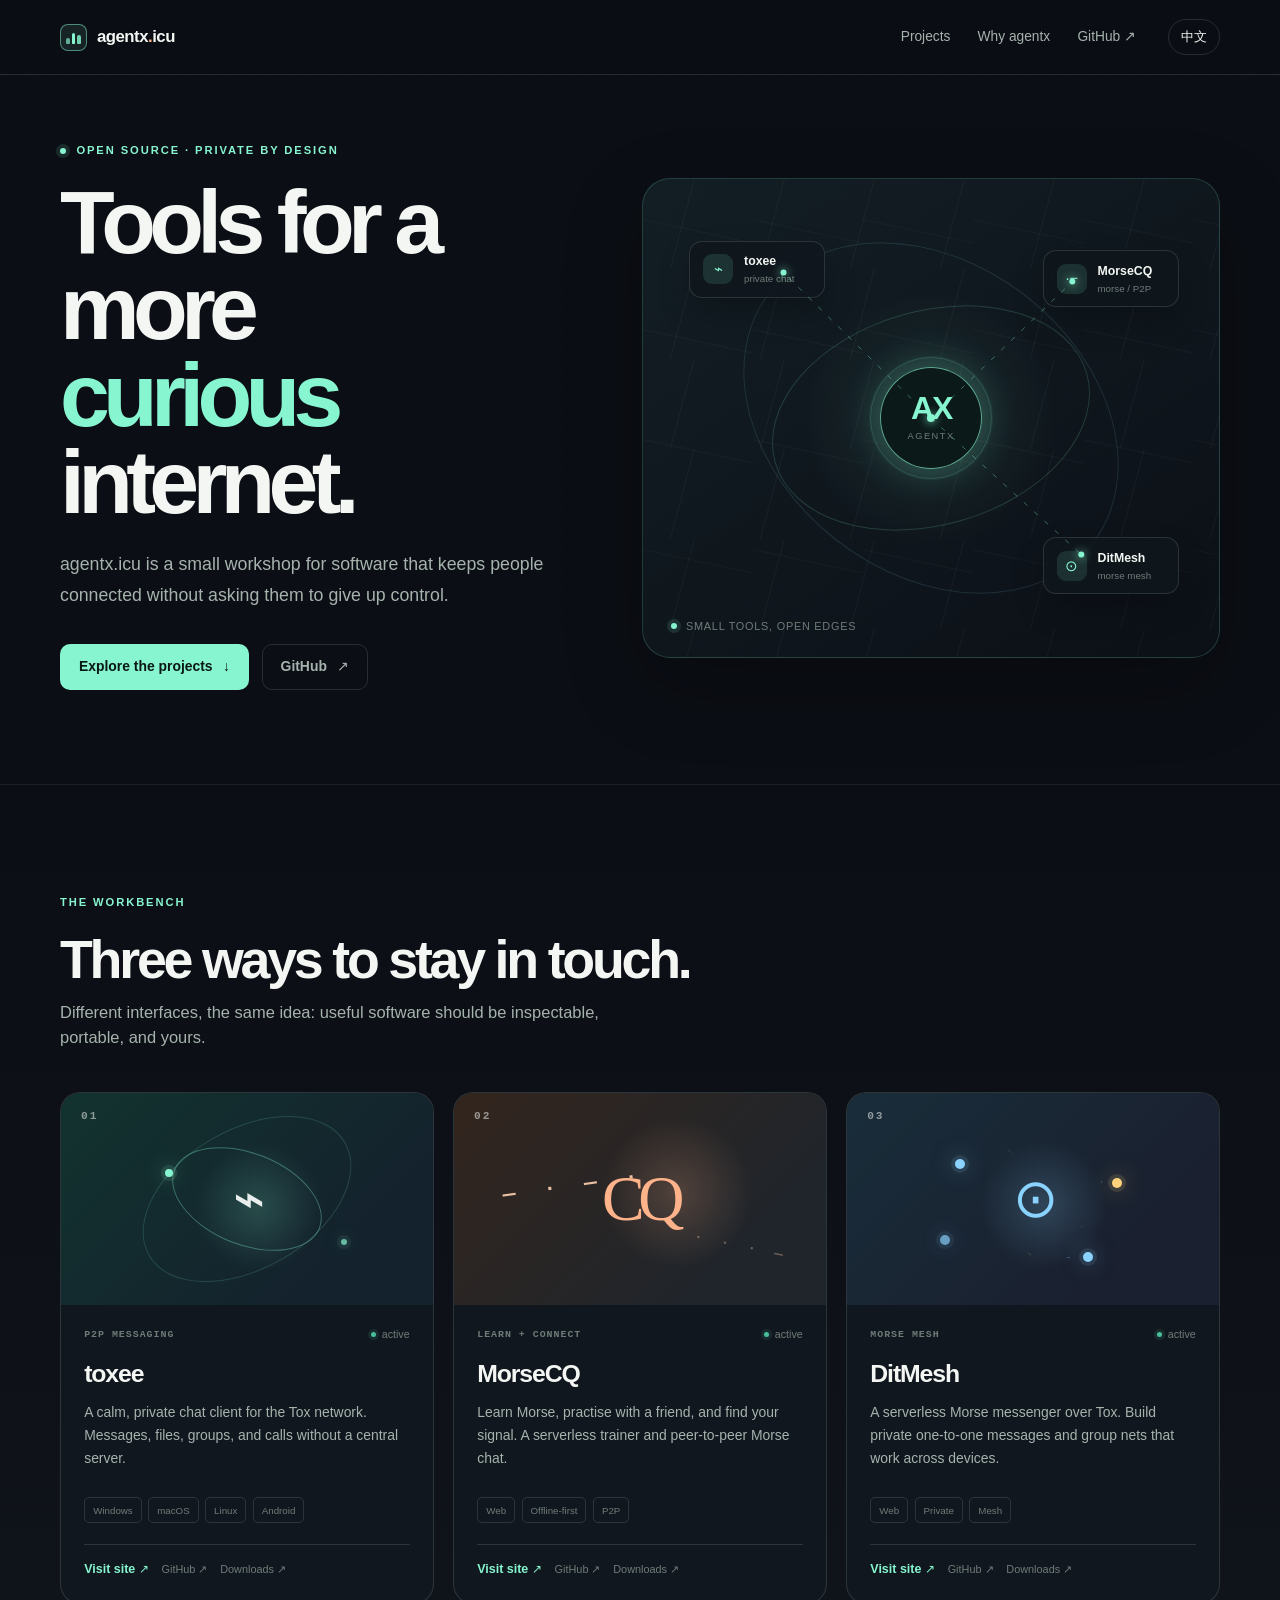
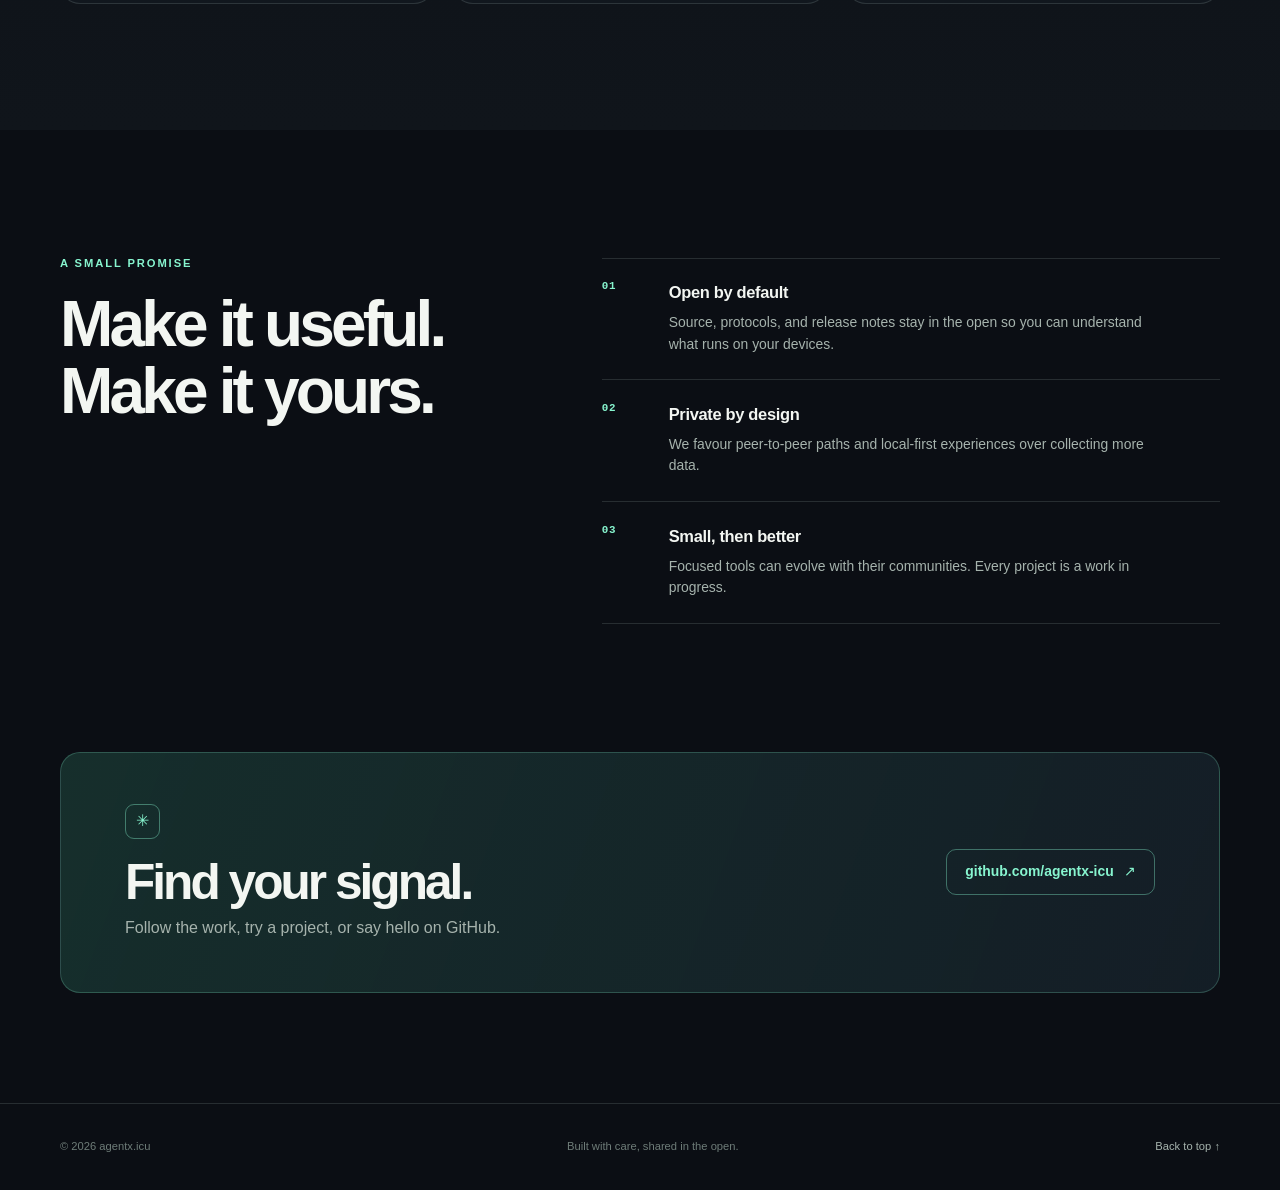
==== index.html @ 390436ea "Create bilingual agentx.icu landing site" ====
<!doctype html>
<html lang="en" data-lang="en">
<head>
  <meta charset="utf-8">
  <meta name="viewport" content="width=device-width, initial-scale=1">
  <title>agentx.icu — Open tools for private communication</title>
  <meta name="description" content="agentx.icu creates open-source, privacy-first communication tools: toxee, MorseCQ, and DitMesh.">
  <meta name="theme-color" content="#0b0e14">
  <meta name="color-scheme" content="dark light">
  <link rel="canonical" href="https://agentx.icu/">
  <link rel="alternate" hreflang="en" href="https://agentx.icu/?lang=en">
  <link rel="alternate" hreflang="zh-Hans" href="https://agentx.icu/?lang=zh">
  <link rel="alternate" hreflang="x-default" href="https://agentx.icu/">
  <meta property="og:type" content="website">
  <meta property="og:site_name" content="agentx.icu">
  <meta property="og:title" content="agentx.icu — Open tools for private communication">
  <meta property="og:description" content="Open-source, privacy-first communication tools for curious people. Explore toxee, MorseCQ, and DitMesh.">
  <meta property="og:url" content="https://agentx.icu/">
  <meta property="og:image" content="https://agentx.icu/assets/og-image.svg">
  <meta property="og:image:type" content="image/svg+xml">
  <meta name="twitter:card" content="summary_large_image">
  <meta name="twitter:title" content="agentx.icu — Open tools for private communication">
  <meta name="twitter:description" content="Open-source, privacy-first communication tools for curious people.">
  <meta name="twitter:image" content="https://agentx.icu/assets/og-image.svg">
  <link rel="icon" href="assets/favicon.svg" type="image/svg+xml">
  <link rel="stylesheet" href="assets/style.css">
  <script type="application/ld+json">
  {
    "@context":"https://schema.org",
    "@type":"Organization",
    "name":"agentx.icu",
    "url":"https://agentx.icu/",
    "sameAs":["https://github.com/agentx-icu"],
    "description":"Open-source, privacy-first communication tools.",
    "hasPart":[
      {"@type":"SoftwareApplication","name":"toxee","url":"https://toxee.agentx.icu/","codeRepository":"https://github.com/agentx-icu/toxee"},
      {"@type":"SoftwareApplication","name":"MorseCQ","url":"https://morsecq.agentx.icu/","codeRepository":"https://github.com/agentx-icu/morsecq"},
      {"@type":"SoftwareApplication","name":"DitMesh","url":"https://ditmesh.agentx.icu/","codeRepository":"https://github.com/agentx-icu/ditmesh"}
    ]
  }
  </script>
</head>
<body>
  <a class="skip-link" href="#projects"><span class="en">Skip to projects</span><span class="zh">跳转到项目</span></a>
  <header class="site-header">
    <div class="wrap nav-wrap">
      <a class="brand" href="./" aria-label="agentx.icu home">
        <span class="brand-mark" aria-hidden="true"><i></i><i></i><i></i></span>
        <span>agentx<span class="brand-dot">.</span>icu</span>
      </a>
      <nav aria-label="Primary navigation">
        <a href="#projects"><span class="en">Projects</span><span class="zh">项目</span></a>
        <a href="#why"><span class="en">Why agentx</span><span class="zh">我们相信</span></a>
        <a href="https://github.com/agentx-icu" target="_blank" rel="noreferrer">GitHub <span aria-hidden="true">↗</span></a>
      </nav>
      <button class="lang-toggle" type="button" data-lang-toggle aria-label="Switch to Simplified Chinese">中文</button>
    </div>
  </header>

  <main>
    <section class="hero wrap" aria-labelledby="hero-title">
      <div class="hero-copy">
        <p class="eyebrow"><span class="eyebrow-dot"></span><span class="en">OPEN SOURCE · PRIVATE BY DESIGN</span><span class="zh">开源 · 隐私优先</span></p>
        <h1 id="hero-title"><span class="en">Tools for a more<br><em>curious</em> internet.</span><span class="zh">为更好奇的<br><em>互联网</em>打造工具。</span></h1>
        <p class="hero-lede"><span class="en">agentx.icu is a small workshop for software that keeps people connected without asking them to give up control.</span><span class="zh">agentx.icu 是一个小型软件工作室，专注于让人与人保持连接，同时把控制权交还给用户。</span></p>
        <div class="hero-actions">
          <a class="button button-primary" href="#projects"><span class="en">Explore the projects</span><span class="zh">探索项目</span><span aria-hidden="true">↓</span></a>
          <a class="button button-quiet" href="https://github.com/agentx-icu" target="_blank" rel="noreferrer">GitHub <span aria-hidden="true">↗</span></a>
        </div>
      </div>
      <div class="hero-visual" aria-label="A constellation of three connected project nodes" role="img">
        <div class="orbit orbit-one"></div><div class="orbit orbit-two"></div>
        <div class="signal signal-a"><span class="signal-icon">⌁</span><b>toxee</b><small><span class="en">private chat</span><span class="zh">私密聊天</span></small></div>
        <div class="signal signal-b"><span class="signal-icon">·−</span><b>MorseCQ</b><small><span class="en">morse / P2P</span><span class="zh">摩尔斯 / P2P</span></small></div>
        <div class="signal signal-c"><span class="signal-icon">⊙</span><b>DitMesh</b><small><span class="en">morse mesh</span><span class="zh">摩尔斯网状通信</span></small></div>
        <div class="hero-core"><span class="core-pulse"></span><strong>AX</strong><small>agentx</small></div>
        <svg class="network-lines" viewBox="0 0 520 480" aria-hidden="true"><path d="M260 240L112 94M260 240L402 103M260 240L411 377"/><circle cx="260" cy="240" r="4"/><circle cx="112" cy="94" r="3"/><circle cx="402" cy="103" r="3"/><circle cx="411" cy="377" r="3"/></svg>
        <div class="hero-caption"><span class="pulse-dot"></span><span class="en">small tools, open edges</span><span class="zh">小工具，大连接</span></div>
      </div>
    </section>

    <section class="projects-section" id="projects" aria-labelledby="projects-title">
      <div class="wrap">
        <div class="section-heading">
          <p class="eyebrow"><span class="en">THE WORKBENCH</span><span class="zh">工作台</span></p>
          <h2 id="projects-title"><span class="en">Three ways to stay in touch.</span><span class="zh">三种保持连接的方式。</span></h2>
          <p><span class="en">Different interfaces, the same idea: useful software should be inspectable, portable, and yours.</span><span class="zh">不同的界面，同一个理念：好用的软件应该可审计、可移植，也真正属于你。</span></p>
        </div>
        <div class="project-grid">
          <article class="project-card project-toxee">
            <div class="project-art art-toxee" aria-hidden="true"><span class="art-label">01</span><span class="art-glyph">⌁</span><span class="art-orbit art-orbit-a"></span><span class="art-orbit art-orbit-b"></span></div>
            <div class="project-body">
              <div class="project-meta"><span class="project-kicker">P2P MESSAGING</span><span class="status"><i></i><span class="en">active</span><span class="zh">活跃</span></span></div>
              <h3>toxee</h3>
              <p><span class="en">A calm, private chat client for the Tox network. Messages, files, groups, and calls without a central server.</span><span class="zh">简洁、私密的 Tox 网络聊天客户端。消息、文件、群组与通话，无需中心服务器。</span></p>
              <div class="tag-row"><span>Windows</span><span>macOS</span><span>Linux</span><span>Android</span></div>
              <div class="project-links"><a class="text-link" href="https://toxee.agentx.icu/" target="_blank" rel="noreferrer"><span class="en">Visit site</span><span class="zh">访问网站</span> <span aria-hidden="true">↗</span></a><a class="icon-link" href="https://github.com/agentx-icu/toxee" target="_blank" rel="noreferrer" aria-label="toxee on GitHub">GitHub ↗</a><a class="icon-link" href="https://github.com/agentx-icu/toxee/releases/latest" target="_blank" rel="noreferrer"><span class="en">Downloads</span><span class="zh">下载</span> ↗</a></div>
            </div>
          </article>

          <article class="project-card project-morse">
            <div class="project-art art-morse" aria-hidden="true"><span class="art-label">02</span><span class="morse-line">— · — ·</span><span class="morse-line morse-line-two">· · · —</span><span class="art-glyph">CQ</span></div>
            <div class="project-body">
              <div class="project-meta"><span class="project-kicker">LEARN + CONNECT</span><span class="status"><i></i><span class="en">active</span><span class="zh">活跃</span></span></div>
              <h3>MorseCQ</h3>
              <p><span class="en">Learn Morse, practise with a friend, and find your signal. A serverless trainer and peer-to-peer Morse chat.</span><span class="zh">学习摩尔斯电码、与朋友练习、找到你的信号。无服务器训练器与点对点摩尔斯聊天。</span></p>
              <div class="tag-row"><span>Web</span><span>Offline-first</span><span>P2P</span></div>
              <div class="project-links"><a class="text-link" href="https://morsecq.agentx.icu/" target="_blank" rel="noreferrer"><span class="en">Visit site</span><span class="zh">访问网站</span> <span aria-hidden="true">↗</span></a><a class="icon-link" href="https://github.com/agentx-icu/morsecq" target="_blank" rel="noreferrer" aria-label="MorseCQ on GitHub">GitHub ↗</a><a class="icon-link" href="https://github.com/agentx-icu/morsecq/releases/latest" target="_blank" rel="noreferrer"><span class="en">Downloads</span><span class="zh">下载</span> ↗</a></div>
            </div>
          </article>

          <article class="project-card project-ditmesh">
            <div class="project-art art-ditmesh" aria-hidden="true"><span class="art-label">03</span><span class="mesh-node node-a"></span><span class="mesh-node node-b"></span><span class="mesh-node node-c"></span><span class="mesh-node node-d"></span><span class="mesh-lines"></span><span class="art-glyph">⊙</span></div>
            <div class="project-body">
              <div class="project-meta"><span class="project-kicker">MORSE MESH</span><span class="status"><i></i><span class="en">active</span><span class="zh">活跃</span></span></div>
              <h3>DitMesh</h3>
              <p><span class="en">A serverless Morse messenger over Tox. Build private one-to-one messages and group nets that work across devices.</span><span class="zh">运行在 Tox 之上的无服务器摩尔斯信使。跨设备发送私密消息，组建你的电台网络。</span></p>
              <div class="tag-row"><span>Web</span><span>Private</span><span>Mesh</span></div>
              <div class="project-links"><a class="text-link" href="https://ditmesh.agentx.icu/" target="_blank" rel="noreferrer"><span class="en">Visit site</span><span class="zh">访问网站</span> <span aria-hidden="true">↗</span></a><a class="icon-link" href="https://github.com/agentx-icu/ditmesh" target="_blank" rel="noreferrer" aria-label="DitMesh on GitHub">GitHub ↗</a><a class="icon-link" href="https://github.com/agentx-icu/ditmesh/releases/latest" target="_blank" rel="noreferrer"><span class="en">Downloads</span><span class="zh">下载</span> ↗</a></div>
            </div>
          </article>
        </div>
      </div>
    </section>

    <section class="why-section" id="why" aria-labelledby="why-title">
      <div class="wrap why-grid">
        <div>
          <p class="eyebrow"><span class="en">A SMALL PROMISE</span><span class="zh">一个小小的承诺</span></p>
          <h2 id="why-title"><span class="en">Make it useful.<br>Make it yours.</span><span class="zh">做有用的事。<br>把它交给你。</span></h2>
        </div>
        <div class="principles">
          <div class="principle"><span class="principle-no">01</span><div><h3><span class="en">Open by default</span><span class="zh">默认开放</span></h3><p><span class="en">Source, protocols, and release notes stay in the open so you can understand what runs on your devices.</span><span class="zh">源代码、协议和发布说明都公开，让你了解设备上运行的一切。</span></p></div></div>
          <div class="principle"><span class="principle-no">02</span><div><h3><span class="en">Private by design</span><span class="zh">隐私优先</span></h3><p><span class="en">We favour peer-to-peer paths and local-first experiences over collecting more data.</span><span class="zh">优先选择点对点和本地优先的体验，而不是收集更多数据。</span></p></div></div>
          <div class="principle"><span class="principle-no">03</span><div><h3><span class="en">Small, then better</span><span class="zh">先小，再变好</span></h3><p><span class="en">Focused tools can evolve with their communities. Every project is a work in progress.</span><span class="zh">专注的工具可以和社区一起成长。每个项目都在持续改进。</span></p></div></div>
        </div>
      </div>
    </section>

    <section class="closing wrap" aria-labelledby="closing-title">
      <div class="closing-inner">
        <div><span class="closing-mark" aria-hidden="true">✳</span><h2 id="closing-title"><span class="en">Find your signal.</span><span class="zh">找到你的信号。</span></h2><p><span class="en">Follow the work, try a project, or say hello on GitHub.</span><span class="zh">关注项目、亲自试试，或在 GitHub 上打个招呼。</span></p></div>
        <a class="button button-light" href="https://github.com/agentx-icu" target="_blank" rel="noreferrer">github.com/agentx-icu <span aria-hidden="true">↗</span></a>
      </div>
    </section>
  </main>

  <footer class="site-footer">
    <div class="wrap footer-inner"><span>© <span id="year"></span> agentx.icu</span><span><span class="en">Built with care, shared in the open.</span><span class="zh">用心构建，开放分享。</span></span><a href="#hero-title"><span class="en">Back to top</span><span class="zh">回到顶部</span> ↑</a></div>
  </footer>
  <script src="assets/main.js"></script>
</body>
</html>
---- assets/style.css ----
:root {
  --bg: #0b0e14;
  --bg-soft: #10151b;
  --panel: #121920;
  --panel-hi: #172129;
  --text: #f3f6f2;
  --muted: #a6b3ad;
  --subtle: #6e7c78;
  --line: rgba(211, 232, 222, .14);
  --mint: #87f5cf;
  --mint-deep: #49be9b;
  --peach: #ffb38a;
  --sky: #8bd3ff;
  --sun: #ffd27b;
  --shadow: 0 28px 80px rgba(0, 0, 0, .22);
  --radius: 20px;
  --font: Inter, ui-sans-serif, -apple-system, BlinkMacSystemFont, "Segoe UI", "PingFang SC", "Microsoft YaHei", sans-serif;
  font-family: var(--font);
  color: var(--text);
  background: var(--bg);
  line-height: 1.55;
  font-synthesis: none;
}
* { box-sizing: border-box; }
html { scroll-behavior: smooth; background: var(--bg); }
body { margin: 0; min-width: 320px; background: var(--bg); color: var(--text); }
body::before { content: ""; position: fixed; inset: 0; pointer-events: none; opacity: .22; background-image: radial-gradient(rgba(255,255,255,.12) .6px, transparent .6px); background-size: 5px 5px; mix-blend-mode: soft-light; z-index: 20; }
a { color: inherit; text-decoration: none; }
a:hover { color: var(--mint); }
button { font: inherit; }
.wrap { width: min(1160px, calc(100% - 48px)); margin-inline: auto; }
.skip-link { position: absolute; left: 1rem; top: -3rem; z-index: 100; padding: .65rem 1rem; border-radius: 9px; background: var(--mint); color: #07100d; font-weight: 700; transition: top .2s; }
.skip-link:focus { top: 1rem; }
.site-header { position: sticky; top: 0; z-index: 15; border-bottom: 1px solid var(--line); background: rgba(11,14,20,.75); backdrop-filter: blur(18px); }
.nav-wrap { min-height: 74px; display: flex; align-items: center; gap: 2rem; }
.brand { display: inline-flex; align-items: center; gap: .62rem; color: var(--text); font-size: 1.05rem; font-weight: 750; letter-spacing: -.03em; white-space: nowrap; }
.brand-dot { color: var(--peach); }
.brand-mark { display: inline-flex; width: 27px; height: 27px; padding: 6px 5px; align-items: end; gap: 2px; border: 1px solid rgba(135,245,207,.5); border-radius: 8px; background: rgba(135,245,207,.1); }
.brand-mark i { display: block; flex: 1; border-radius: 2px 2px 1px 1px; background: var(--mint); }
.brand-mark i:nth-child(1) { height: 42%; opacity: .66; }
.brand-mark i:nth-child(2) { height: 84%; }
.brand-mark i:nth-child(3) { height: 62%; opacity: .82; }
nav { display: flex; align-items: center; gap: 1.7rem; margin-left: auto; color: var(--muted); font-size: .86rem; }
nav a { transition: color .2s; }
nav a:hover { color: var(--text); }
.lang-toggle { border: 1px solid var(--line); border-radius: 999px; padding: .42rem .75rem; color: var(--text); background: transparent; cursor: pointer; font-size: .8rem; transition: border-color .2s, background .2s; }
.lang-toggle:hover, .lang-toggle:focus-visible { border-color: var(--mint); background: rgba(135,245,207,.08); outline: none; }
.en, .zh { display: none; }
[data-lang="en"] .en, [data-lang="zh"] .zh { display: inline; }
.hero { min-height: 630px; display: grid; grid-template-columns: minmax(0, .93fr) minmax(430px, 1.07fr); align-items: center; gap: 5rem; padding-top: 70px; padding-bottom: 94px; }
.hero-copy { position: relative; z-index: 1; }
.eyebrow { display: flex; align-items: center; gap: .65rem; margin: 0 0 1.4rem; color: var(--mint); font: 600 .7rem/1 var(--font); letter-spacing: .17em; }
.eyebrow-dot, .pulse-dot { display: inline-block; width: 6px; height: 6px; border-radius: 50%; background: var(--mint); box-shadow: 0 0 0 4px rgba(135,245,207,.12); }
h1, h2, h3, p { margin-top: 0; }
h1 { max-width: 650px; margin-bottom: 1.45rem; color: var(--text); font-size: clamp(3.45rem, 7vw, 6.2rem); font-weight: 680; letter-spacing: -.075em; line-height: .97; }
h1 em { color: var(--mint); font-style: normal; }
.hero-lede { max-width: 510px; color: var(--muted); font-size: 1.11rem; line-height: 1.7; }
.hero-actions { display: flex; align-items: center; flex-wrap: wrap; gap: .8rem; margin-top: 2.15rem; }
.button { display: inline-flex; align-items: center; justify-content: center; gap: .65rem; min-height: 45px; padding: .7rem 1.12rem; border: 1px solid transparent; border-radius: 10px; font-size: .87rem; font-weight: 650; transition: transform .2s, background .2s, border-color .2s, color .2s; }
.button:hover { transform: translateY(-2px); }
.button-primary { background: var(--mint); color: #0a1814; }
.button-primary:hover { background: #b3ffe4; color: #0a1814; }
.button-quiet { border-color: var(--line); color: var(--muted); }
.button-quiet:hover { border-color: rgba(135,245,207,.5); color: var(--text); }
.hero-visual { position: relative; height: 480px; border: 1px solid rgba(135,245,207,.18); border-radius: 28px; overflow: hidden; background: radial-gradient(circle at 50% 50%, rgba(135,245,207,.10), transparent 34%), linear-gradient(145deg, rgba(19,31,37,.98), rgba(12,16,23,.98)); box-shadow: var(--shadow); }
.hero-visual::before { content: ""; position: absolute; inset: 0; opacity: .75; background: linear-gradient(105deg, transparent 44%, rgba(255,255,255,.05) 45%, transparent 46%), linear-gradient(12deg, transparent 51%, rgba(255,255,255,.04) 52%, transparent 53%); background-size: 90px 90px, 110px 110px; }
.orbit { position: absolute; left: 50%; top: 50%; border: 1px solid rgba(135,245,207,.17); border-radius: 50%; transform: translate(-50%, -50%) rotate(-16deg); }
.orbit-one { width: 325px; height: 215px; }
.orbit-two { width: 410px; height: 310px; transform: translate(-50%, -50%) rotate(38deg); border-color: rgba(139,211,255,.13); }
.network-lines { position: absolute; inset: 0; width: 100%; height: 100%; overflow: visible; }
.network-lines path { fill: none; stroke: rgba(135,245,207,.38); stroke-width: 1; stroke-dasharray: 5 9; }
.network-lines circle { fill: var(--mint); filter: drop-shadow(0 0 5px var(--mint)); }
.hero-core { position: absolute; left: 50%; top: 50%; display: grid; width: 102px; height: 102px; place-content: center; border: 1px solid rgba(135,245,207,.65); border-radius: 50%; background: rgba(11,25,24,.9); transform: translate(-50%, -50%); box-shadow: 0 0 0 11px rgba(135,245,207,.055), 0 0 42px rgba(135,245,207,.24); text-align: center; }
.hero-core strong { color: var(--mint); font-size: 2rem; letter-spacing: -.07em; line-height: 1; }
.hero-core small { margin-top: .3rem; color: var(--subtle); font-size: .58rem; letter-spacing: .16em; text-transform: uppercase; }
.core-pulse { position: absolute; inset: -11px; border: 1px solid rgba(135,245,207,.14); border-radius: inherit; animation: breathe 3s ease-in-out infinite; }
.signal { position: absolute; display: grid; grid-template-columns: 33px 1fr; column-gap: .48rem; align-items: center; min-width: 136px; padding: .65rem .82rem; border: 1px solid var(--line); border-radius: 13px; background: rgba(15,23,29,.82); box-shadow: 0 15px 32px rgba(0,0,0,.2); }
.signal-icon { grid-row: span 2; display: grid; width: 30px; height: 30px; place-items: center; border-radius: 9px; background: rgba(135,245,207,.12); color: var(--mint); font-size: .92rem; }
.signal b { font-size: .77rem; font-weight: 700; }
.signal small { color: var(--subtle); font-size: .61rem; }
.signal-a { left: 8%; top: 13%; }
.signal-b { right: 7%; top: 15%; }
.signal-c { right: 7%; bottom: 13%; }
.hero-caption { position: absolute; bottom: 22px; left: 28px; display: flex; align-items: center; gap: .55rem; color: var(--subtle); font-size: .68rem; letter-spacing: .07em; text-transform: uppercase; }
.projects-section { padding: 112px 0 126px; background: linear-gradient(180deg, var(--bg), var(--bg-soft)); border-top: 1px solid rgba(211,232,222,.05); }
.section-heading { max-width: 640px; margin-bottom: 2.55rem; }
.section-heading h2, .why-section h2, .closing h2 { margin-bottom: .8rem; font-size: clamp(2.15rem, 4.2vw, 3.5rem); line-height: 1.05; letter-spacing: -.06em; }
.section-heading > p:last-child { max-width: 550px; color: var(--muted); font-size: 1.03rem; }
.project-grid { display: grid; grid-template-columns: repeat(3, 1fr); gap: 1.2rem; }
.project-card { min-width: 0; overflow: hidden; border: 1px solid var(--line); border-radius: var(--radius); background: rgba(18,25,32,.86); transition: transform .25s, border-color .25s, box-shadow .25s; }
.project-card:hover { transform: translateY(-7px); border-color: rgba(135,245,207,.42); box-shadow: 0 25px 58px rgba(0,0,0,.22); }
.project-art { position: relative; height: 212px; overflow: hidden; }
.art-label { position: absolute; top: 18px; left: 20px; color: rgba(243,246,242,.55); font: 600 .7rem/1 ui-monospace, SFMono-Regular, Menlo, monospace; letter-spacing: .18em; }
.art-glyph { position: absolute; left: 50%; top: 50%; color: rgba(255,255,255,.9); font-size: 3.4rem; font-weight: 300; letter-spacing: -.1em; transform: translate(-50%, -50%); }
.art-toxee { background: radial-gradient(circle at 53% 54%, rgba(135,245,207,.18), transparent 28%), linear-gradient(135deg, #12332f, #14222d 75%); }
.art-toxee::before, .art-toxee::after { content: ""; position: absolute; left: 50%; top: 50%; border: 1px solid rgba(135,245,207,.35); border-radius: 50%; transform: translate(-50%, -50%) rotate(22deg); }
.art-toxee::before { width: 155px; height: 90px; }
.art-toxee::after { width: 225px; height: 138px; border-color: rgba(135,245,207,.16); transform: translate(-50%, -50%) rotate(-30deg); }
.art-orbit { position: absolute; border-radius: 50%; background: var(--mint); box-shadow: 0 0 0 4px rgba(135,245,207,.11), 0 0 20px rgba(135,245,207,.7); }
.art-orbit-a { width: 8px; height: 8px; left: 28%; top: 36%; }
.art-orbit-b { width: 6px; height: 6px; right: 23%; bottom: 28%; opacity: .72; }
.art-morse { background: radial-gradient(circle at 60% 47%, rgba(255,179,138,.2), transparent 30%), linear-gradient(135deg, #33251d, #20252b 76%); }
.morse-line { position: absolute; left: 13%; top: 38%; color: rgba(255,210,177,.9); font: 600 1.35rem ui-monospace, SFMono-Regular, Menlo, monospace; letter-spacing: .35em; transform: rotate(-8deg); }
.morse-line-two { left: auto; top: auto; right: 10%; bottom: 24%; color: rgba(255,210,177,.35); font-size: .9rem; transform: rotate(12deg); }
.art-morse .art-glyph { color: var(--peach); font-family: Georgia, serif; font-size: 4rem; font-weight: 400; }
.art-ditmesh { background: radial-gradient(circle at 53% 53%, rgba(139,211,255,.19), transparent 28%), linear-gradient(135deg, #192d3a, #1a202f 75%); }
.mesh-lines::before, .mesh-lines::after { content: ""; position: absolute; left: 29%; top: 32%; width: 39%; height: 45%; border: 1px solid rgba(139,211,255,.38); clip-path: polygon(0 0, 100% 21%, 78% 100%, 23% 82%); }
.mesh-lines::after { transform: rotate(38deg) scale(.72); border-color: rgba(255,210,123,.35); }
.mesh-node { position: absolute; z-index: 1; width: 10px; height: 10px; border-radius: 50%; background: var(--sky); box-shadow: 0 0 0 4px rgba(139,211,255,.11), 0 0 22px rgba(139,211,255,.6); }
.node-a { left: 29%; top: 31%; }.node-b { right: 26%; top: 40%; background: var(--sun); box-shadow: 0 0 0 4px rgba(255,210,123,.12), 0 0 22px rgba(255,210,123,.55); }.node-c { right: 34%; bottom: 20%; }.node-d { left: 25%; bottom: 28%; opacity: .7; }
.art-ditmesh .art-glyph { color: var(--sky); }
.project-body { padding: 1.35rem 1.45rem 1.45rem; }
.project-meta { display: flex; align-items: center; justify-content: space-between; gap: .5rem; margin-bottom: .75rem; }
.project-kicker { color: var(--subtle); font: 600 .62rem/1 ui-monospace, SFMono-Regular, Menlo, monospace; letter-spacing: .1em; }
.status { display: inline-flex; align-items: center; gap: .34rem; color: var(--subtle); font-size: .67rem; }
.status i { width: 5px; height: 5px; border-radius: 50%; background: var(--mint-deep); box-shadow: 0 0 0 3px rgba(73,190,155,.12); }
.project-body h3 { margin-bottom: .5rem; font-size: 1.55rem; letter-spacing: -.045em; }
.project-body p { min-height: 80px; margin-bottom: 1rem; color: var(--muted); font-size: .87rem; line-height: 1.65; }
.tag-row { display: flex; flex-wrap: wrap; gap: .4rem; margin-bottom: 1.3rem; }
.tag-row span { padding: .27rem .5rem; border: 1px solid var(--line); border-radius: 5px; color: var(--subtle); font-size: .61rem; }
.project-links { display: flex; align-items: center; flex-wrap: wrap; gap: .8rem; border-top: 1px solid var(--line); padding-top: .95rem; }
.text-link { color: var(--mint); font-size: .78rem; font-weight: 680; }
.icon-link { color: var(--subtle); font-size: .68rem; transition: color .2s; }
.icon-link:hover { color: var(--text); }
.why-section { padding: 128px 0; background: var(--bg); }
.why-grid { display: grid; grid-template-columns: minmax(240px, .82fr) minmax(400px, 1.18fr); gap: 7rem; }
.why-section h2 { font-size: clamp(2.55rem, 5vw, 4rem); }
.principle { display: grid; grid-template-columns: 47px 1fr; gap: 1.25rem; padding: 1.35rem 0 1.5rem; border-top: 1px solid var(--line); }
.principle:last-child { border-bottom: 1px solid var(--line); }
.principle-no { color: var(--mint); font: 600 .68rem ui-monospace, SFMono-Regular, Menlo, monospace; letter-spacing: .08em; }
.principle h3 { margin-bottom: .4rem; font-size: 1.03rem; letter-spacing: -.02em; }
.principle p { max-width: 480px; margin: 0; color: var(--muted); font-size: .87rem; }
.closing { padding-bottom: 110px; }
.closing-inner { display: flex; align-items: center; justify-content: space-between; gap: 2rem; padding: 3.2rem clamp(1.5rem, 5vw, 4.25rem); border: 1px solid rgba(135,245,207,.22); border-radius: var(--radius); background: linear-gradient(110deg, rgba(29,67,59,.62), rgba(21,31,40,.92)); }
.closing-mark { display: inline-grid; width: 35px; height: 35px; place-items: center; margin-bottom: 1.05rem; border: 1px solid rgba(135,245,207,.4); border-radius: 9px; color: var(--mint); }
.closing h2 { margin-bottom: .5rem; font-size: clamp(2rem, 4vw, 3.1rem); }
.closing p { margin-bottom: 0; color: var(--muted); }
.button-light { border-color: rgba(135,245,207,.38); color: var(--mint); white-space: nowrap; }
.button-light:hover { border-color: var(--mint); background: rgba(135,245,207,.08); color: var(--mint); }
.site-footer { border-top: 1px solid var(--line); color: var(--subtle); font-size: .7rem; }
.footer-inner { min-height: 86px; display: flex; align-items: center; justify-content: space-between; gap: 1rem; }
.footer-inner a { color: var(--muted); }
@keyframes breathe { 0%, 100% { transform: scale(.97); opacity: .7; } 50% { transform: scale(1.03); opacity: 1; } }
@media (max-width: 960px) {
  .hero { grid-template-columns: 1fr; gap: 2.5rem; padding-top: 70px; }
  .hero-copy { max-width: 720px; }
  .hero-visual { height: 430px; width: min(100%, 660px); }
  .project-grid { grid-template-columns: 1fr; }
  .project-card { display: grid; grid-template-columns: minmax(220px, .7fr) 1fr; }
  .project-art { height: 100%; min-height: 250px; }
  .project-body p { min-height: 0; }
  .why-grid { gap: 4rem; }
}
@media (max-width: 680px) {
  .wrap { width: min(100% - 32px, 560px); }
  .site-header { position: static; }
  .nav-wrap { min-height: 66px; gap: .8rem; }
  nav { display: none; }
  .lang-toggle { margin-left: auto; }
  .hero { min-height: 0; padding: 66px 0 80px; }
  h1 { font-size: clamp(3.1rem, 15vw, 5rem); }
  .hero-lede { font-size: 1rem; }
  .hero-visual { height: 385px; border-radius: 20px; }
  .orbit-one { width: 270px; height: 180px; }.orbit-two { width: 340px; height: 250px; }
  .signal { min-width: 120px; padding: .54rem .58rem; }.signal-a { left: 4%; top: 9%; }.signal-b { right: 3%; top: 10%; }.signal-c { right: 3%; bottom: 10%; }
  .signal-icon { width: 26px; height: 26px; font-size: .75rem; }.signal b { font-size: .68rem; }.signal small { font-size: .55rem; }
  .hero-caption { left: 20px; bottom: 18px; font-size: .59rem; }
  .projects-section, .why-section { padding: 84px 0; }
  .project-card { display: block; }
  .project-art { height: 180px; min-height: 0; }
  .why-grid { grid-template-columns: 1fr; gap: 2.6rem; }
  .closing { padding-bottom: 80px; }
  .closing-inner { display: block; padding: 2rem 1.35rem; }.closing .button { margin-top: 1.6rem; }
  .footer-inner { min-height: 100px; align-items: flex-start; flex-direction: column; justify-content: center; gap: .35rem; }
}
@media (prefers-reduced-motion: reduce) {
  *, *::before, *::after { scroll-behavior: auto !important; animation-duration: .01ms !important; animation-iteration-count: 1 !important; transition-duration: .01ms !important; }
}
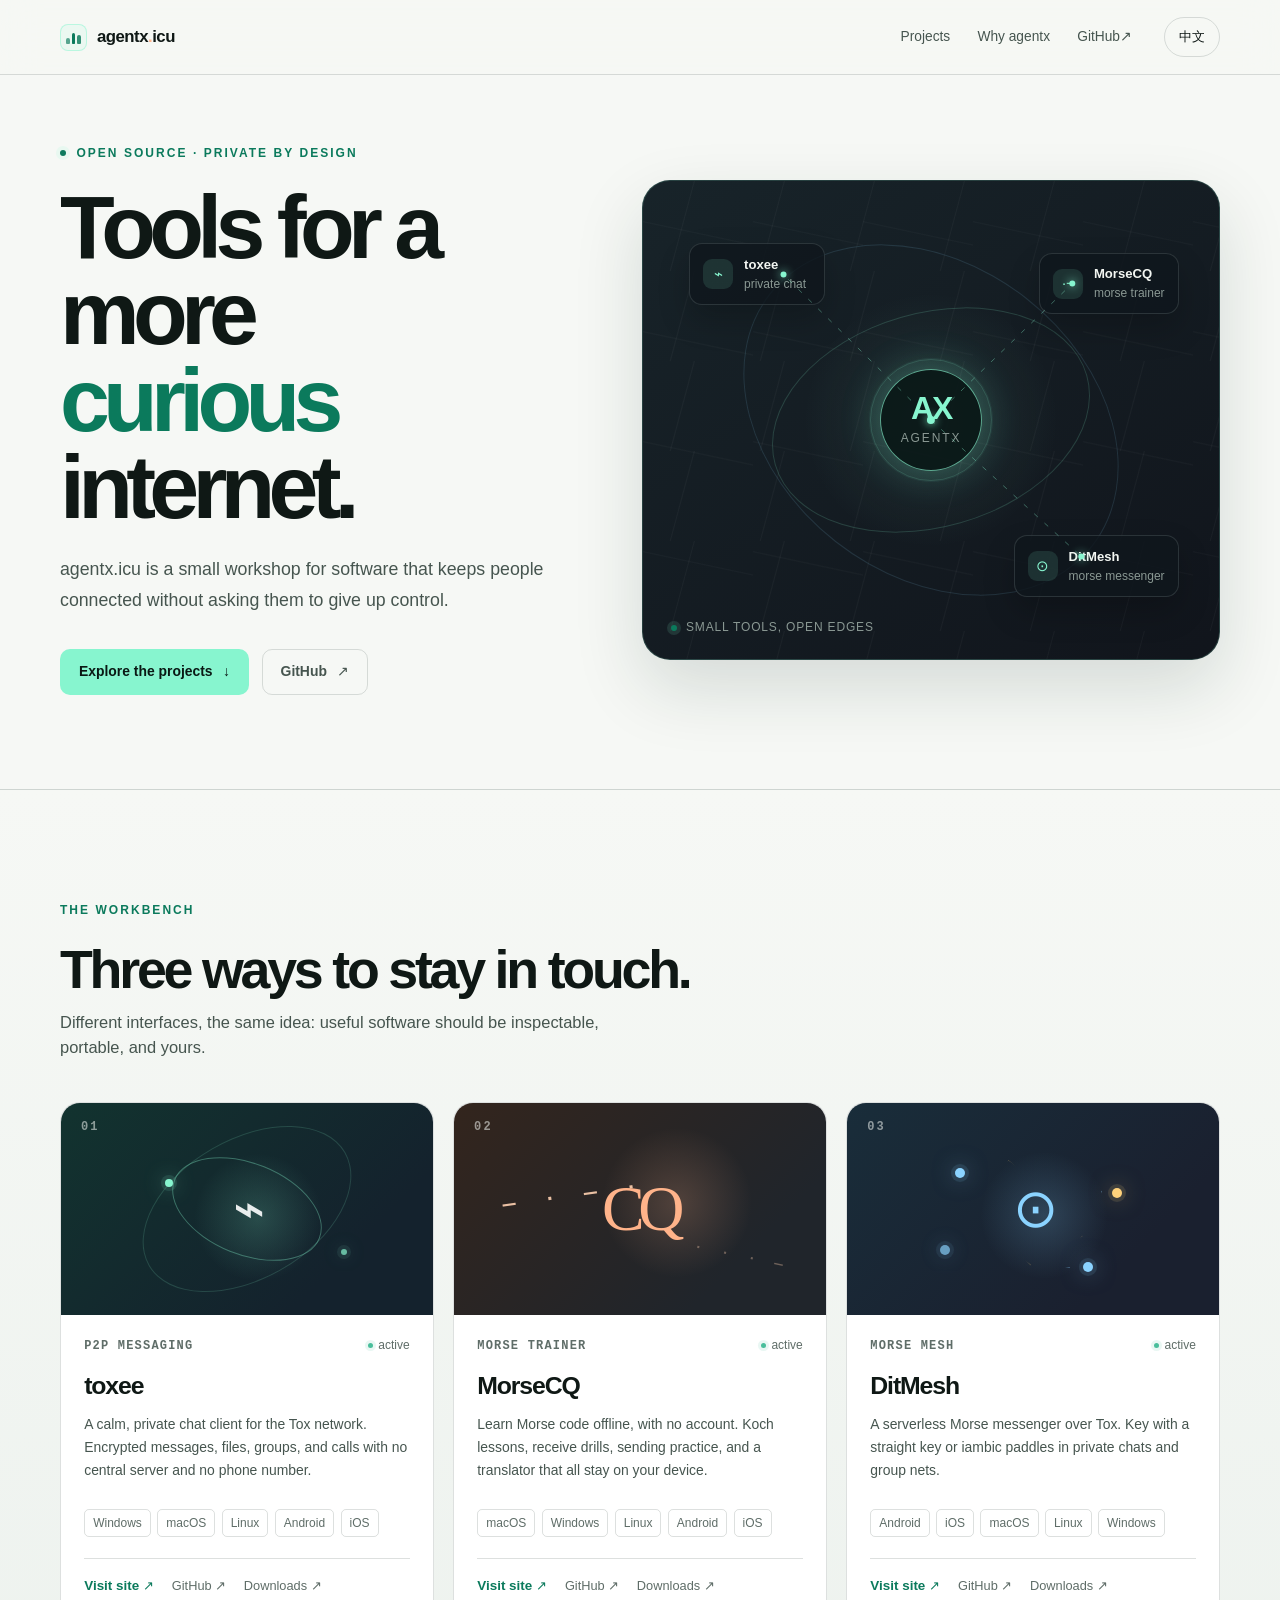
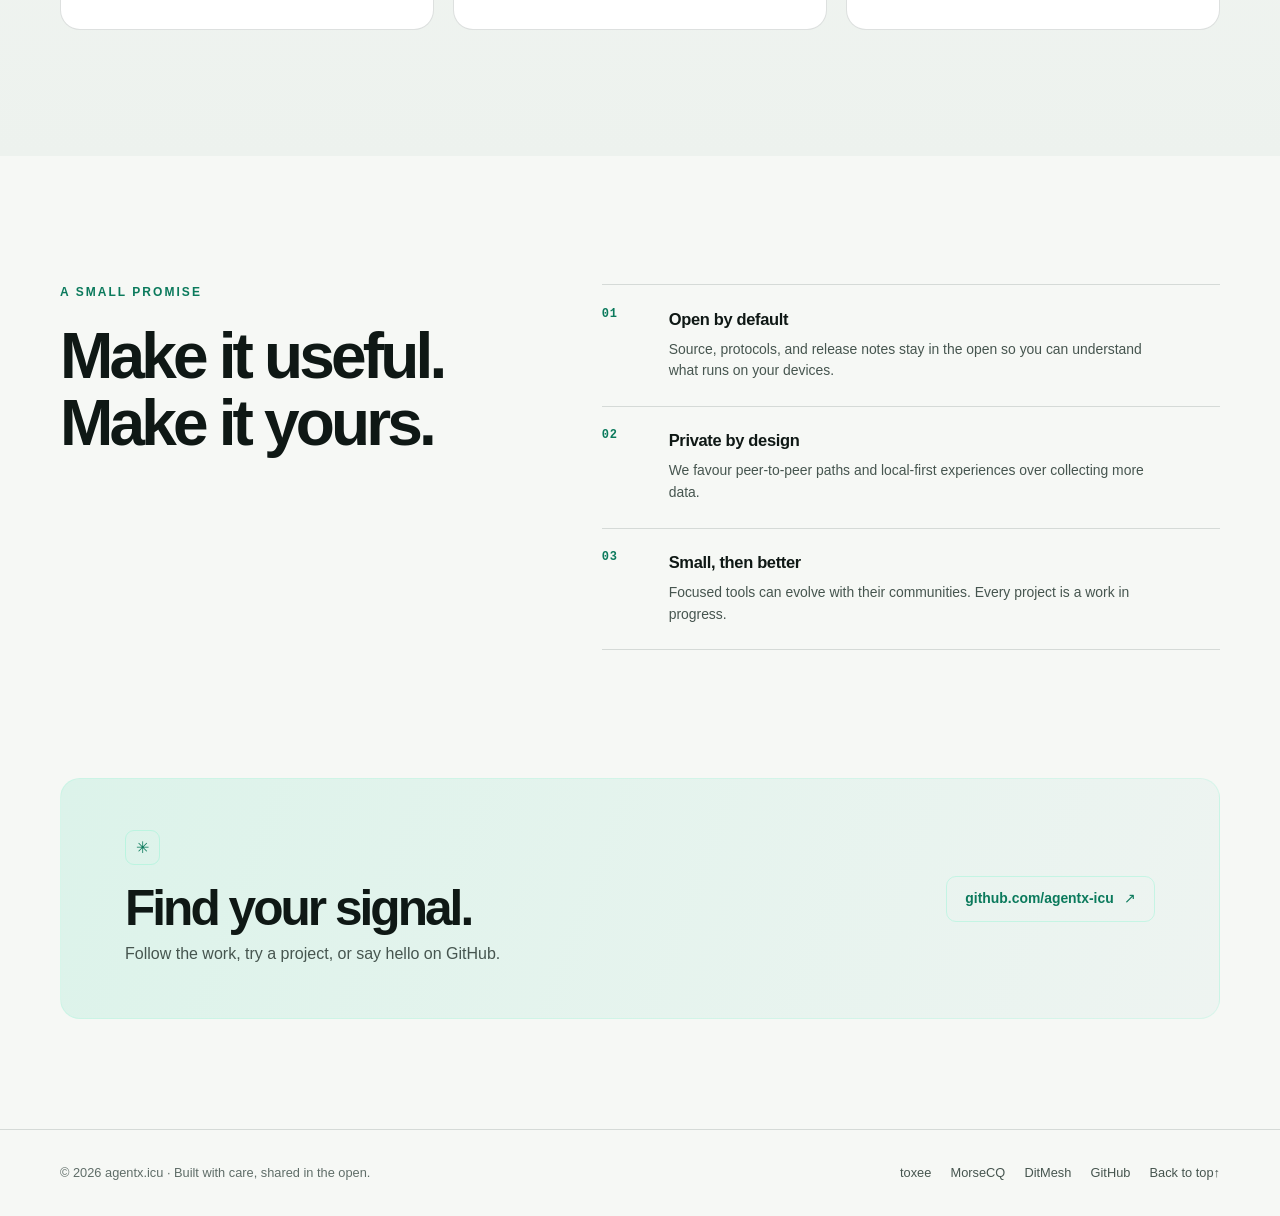
==== commit 97a1270a: "Correct project facts, adapt for phones and light mode, add share image and checks Project cards: - " ====
--- a/index.html
+++ b/index.html
@@ -5,7 +5,8 @@
   <meta name="viewport" content="width=device-width, initial-scale=1">
   <title>agentx.icu — Open tools for private communication</title>
   <meta name="description" content="agentx.icu creates open-source, privacy-first communication tools: toxee, MorseCQ, and DitMesh.">
-  <meta name="theme-color" content="#0b0e14">
+  <meta name="theme-color" content="#0b0e14" media="(prefers-color-scheme: dark)">
+  <meta name="theme-color" content="#f6f8f5" media="(prefers-color-scheme: light)">
   <meta name="color-scheme" content="dark light">
   <link rel="canonical" href="https://agentx.icu/">
   <link rel="alternate" hreflang="en" href="https://agentx.icu/?lang=en">
@@ -16,31 +17,37 @@
   <meta property="og:title" content="agentx.icu — Open tools for private communication">
   <meta property="og:description" content="Open-source, privacy-first communication tools for curious people. Explore toxee, MorseCQ, and DitMesh.">
   <meta property="og:url" content="https://agentx.icu/">
-  <meta property="og:image" content="https://agentx.icu/assets/og-image.svg">
-  <meta property="og:image:type" content="image/svg+xml">
+  <meta property="og:image" content="https://agentx.icu/assets/og.jpg">
+  <meta property="og:image:type" content="image/jpeg">
+  <meta property="og:image:width" content="1200">
+  <meta property="og:image:height" content="630">
+  <meta property="og:image:alt" content="agentx.icu — Tools for a more curious internet">
   <meta name="twitter:card" content="summary_large_image">
   <meta name="twitter:title" content="agentx.icu — Open tools for private communication">
   <meta name="twitter:description" content="Open-source, privacy-first communication tools for curious people.">
-  <meta name="twitter:image" content="https://agentx.icu/assets/og-image.svg">
+  <meta name="twitter:image" content="https://agentx.icu/assets/og.jpg">
   <link rel="icon" href="assets/favicon.svg" type="image/svg+xml">
+  <link rel="icon" href="assets/favicon-64.png" type="image/png" sizes="64x64">
+  <link rel="apple-touch-icon" href="assets/apple-touch-icon.png">
   <link rel="stylesheet" href="assets/style.css">
   <script type="application/ld+json">
   {
-    "@context":"https://schema.org",
-    "@type":"Organization",
-    "name":"agentx.icu",
-    "url":"https://agentx.icu/",
-    "sameAs":["https://github.com/agentx-icu"],
-    "description":"Open-source, privacy-first communication tools.",
-    "hasPart":[
-      {"@type":"SoftwareApplication","name":"toxee","url":"https://toxee.agentx.icu/","codeRepository":"https://github.com/agentx-icu/toxee"},
-      {"@type":"SoftwareApplication","name":"MorseCQ","url":"https://morsecq.agentx.icu/","codeRepository":"https://github.com/agentx-icu/morsecq"},
-      {"@type":"SoftwareApplication","name":"DitMesh","url":"https://ditmesh.agentx.icu/","codeRepository":"https://github.com/agentx-icu/ditmesh"}
+    "@context": "https://schema.org",
+    "@type": "Organization",
+    "name": "agentx.icu",
+    "url": "https://agentx.icu/",
+    "logo": "https://agentx.icu/assets/icon-512.png",
+    "sameAs": ["https://github.com/agentx-icu"],
+    "description": "Open-source, privacy-first communication tools.",
+    "hasPart": [
+      {"@type": "SoftwareApplication", "name": "toxee", "url": "https://toxee.agentx.icu/", "codeRepository": "https://github.com/agentx-icu/toxee", "applicationCategory": "CommunicationApplication", "operatingSystem": "Windows, macOS, Linux, Android, iOS", "offers": {"@type": "Offer", "price": "0", "priceCurrency": "USD"}},
+      {"@type": "SoftwareApplication", "name": "MorseCQ", "url": "https://morsecq.agentx.icu/", "codeRepository": "https://github.com/agentx-icu/morsecq", "applicationCategory": "EducationalApplication", "operatingSystem": "macOS, Windows, Linux, Android, iOS", "offers": {"@type": "Offer", "price": "0", "priceCurrency": "USD"}},
+      {"@type": "SoftwareApplication", "name": "DitMesh", "url": "https://ditmesh.agentx.icu/", "codeRepository": "https://github.com/agentx-icu/ditmesh", "applicationCategory": "CommunicationApplication", "operatingSystem": "Android, iOS, macOS, Linux, Windows", "offers": {"@type": "Offer", "price": "0", "priceCurrency": "USD"}}
     ]
   }
   </script>
 </head>
-<body>
+<body id="top">
   <a class="skip-link" href="#projects"><span class="en">Skip to projects</span><span class="zh">跳转到项目</span></a>
   <header class="site-header">
     <div class="wrap nav-wrap">
@@ -48,7 +55,7 @@
         <span class="brand-mark" aria-hidden="true"><i></i><i></i><i></i></span>
         <span>agentx<span class="brand-dot">.</span>icu</span>
       </a>
-      <nav aria-label="Primary navigation">
+      <nav class="site-nav" aria-label="Primary navigation">
         <a href="#projects"><span class="en">Projects</span><span class="zh">项目</span></a>
         <a href="#why"><span class="en">Why agentx</span><span class="zh">我们相信</span></a>
         <a href="https://github.com/agentx-icu" target="_blank" rel="noreferrer">GitHub <span aria-hidden="true">↗</span></a>
@@ -61,7 +68,7 @@
     <section class="hero wrap" aria-labelledby="hero-title">
       <div class="hero-copy">
         <p class="eyebrow"><span class="eyebrow-dot"></span><span class="en">OPEN SOURCE · PRIVATE BY DESIGN</span><span class="zh">开源 · 隐私优先</span></p>
-        <h1 id="hero-title"><span class="en">Tools for a more<br><em>curious</em> internet.</span><span class="zh">为更好奇的<br><em>互联网</em>打造工具。</span></h1>
+        <h1 id="hero-title"><span class="en">Tools for a more<br><em>curious</em> internet.</span><span class="zh">为更好奇的<br><em>互联网</em>打造<span class="nowrap">工具。</span></span></h1>
         <p class="hero-lede"><span class="en">agentx.icu is a small workshop for software that keeps people connected without asking them to give up control.</span><span class="zh">agentx.icu 是一个小型软件工作室，专注于让人与人保持连接，同时把控制权交还给用户。</span></p>
         <div class="hero-actions">
           <a class="button button-primary" href="#projects"><span class="en">Explore the projects</span><span class="zh">探索项目</span><span aria-hidden="true">↓</span></a>
@@ -71,8 +78,8 @@
       <div class="hero-visual" aria-label="A constellation of three connected project nodes" role="img">
         <div class="orbit orbit-one"></div><div class="orbit orbit-two"></div>
         <div class="signal signal-a"><span class="signal-icon">⌁</span><b>toxee</b><small><span class="en">private chat</span><span class="zh">私密聊天</span></small></div>
-        <div class="signal signal-b"><span class="signal-icon">·−</span><b>MorseCQ</b><small><span class="en">morse / P2P</span><span class="zh">摩尔斯 / P2P</span></small></div>
-        <div class="signal signal-c"><span class="signal-icon">⊙</span><b>DitMesh</b><small><span class="en">morse mesh</span><span class="zh">摩尔斯网状通信</span></small></div>
+        <div class="signal signal-b"><span class="signal-icon">·−</span><b>MorseCQ</b><small><span class="en">morse trainer</span><span class="zh">摩尔斯训练</span></small></div>
+        <div class="signal signal-c"><span class="signal-icon">⊙</span><b>DitMesh</b><small><span class="en">morse messenger</span><span class="zh">摩尔斯通讯</span></small></div>
         <div class="hero-core"><span class="core-pulse"></span><strong>AX</strong><small>agentx</small></div>
         <svg class="network-lines" viewBox="0 0 520 480" aria-hidden="true"><path d="M260 240L112 94M260 240L402 103M260 240L411 377"/><circle cx="260" cy="240" r="4"/><circle cx="112" cy="94" r="3"/><circle cx="402" cy="103" r="3"/><circle cx="411" cy="377" r="3"/></svg>
         <div class="hero-caption"><span class="pulse-dot"></span><span class="en">small tools, open edges</span><span class="zh">小工具，大连接</span></div>
@@ -92,20 +99,20 @@
             <div class="project-body">
               <div class="project-meta"><span class="project-kicker">P2P MESSAGING</span><span class="status"><i></i><span class="en">active</span><span class="zh">活跃</span></span></div>
               <h3>toxee</h3>
-              <p><span class="en">A calm, private chat client for the Tox network. Messages, files, groups, and calls without a central server.</span><span class="zh">简洁、私密的 Tox 网络聊天客户端。消息、文件、群组与通话，无需中心服务器。</span></p>
-              <div class="tag-row"><span>Windows</span><span>macOS</span><span>Linux</span><span>Android</span></div>
-              <div class="project-links"><a class="text-link" href="https://toxee.agentx.icu/" target="_blank" rel="noreferrer"><span class="en">Visit site</span><span class="zh">访问网站</span> <span aria-hidden="true">↗</span></a><a class="icon-link" href="https://github.com/agentx-icu/toxee" target="_blank" rel="noreferrer" aria-label="toxee on GitHub">GitHub ↗</a><a class="icon-link" href="https://github.com/agentx-icu/toxee/releases/latest" target="_blank" rel="noreferrer"><span class="en">Downloads</span><span class="zh">下载</span> ↗</a></div>
+              <p><span class="en">A calm, private chat client for the Tox network. Encrypted messages, files, groups, and calls with no central server and no phone number.</span><span class="zh">简洁、私密的 Tox 网络聊天客户端。端到端加密的消息、文件、群组与通话，无需中心服务器，也无需手机号。</span></p>
+              <div class="tag-row"><span>Windows</span><span>macOS</span><span>Linux</span><span>Android</span><span>iOS</span></div>
+              <div class="project-links"><a class="text-link" href="https://toxee.agentx.icu/" data-site target="_blank" rel="noreferrer"><span class="en">Visit site</span><span class="zh">访问网站</span> <span aria-hidden="true">↗</span></a><a class="icon-link" href="https://github.com/agentx-icu/toxee" target="_blank" rel="noreferrer" aria-label="toxee on GitHub">GitHub ↗</a><a class="icon-link" href="https://github.com/agentx-icu/toxee/releases/latest" target="_blank" rel="noreferrer"><span class="en">Downloads</span><span class="zh">下载</span> ↗</a></div>
             </div>
           </article>
 
           <article class="project-card project-morse">
             <div class="project-art art-morse" aria-hidden="true"><span class="art-label">02</span><span class="morse-line">— · — ·</span><span class="morse-line morse-line-two">· · · —</span><span class="art-glyph">CQ</span></div>
             <div class="project-body">
-              <div class="project-meta"><span class="project-kicker">LEARN + CONNECT</span><span class="status"><i></i><span class="en">active</span><span class="zh">活跃</span></span></div>
+              <div class="project-meta"><span class="project-kicker">MORSE TRAINER</span><span class="status"><i></i><span class="en">active</span><span class="zh">活跃</span></span></div>
               <h3>MorseCQ</h3>
-              <p><span class="en">Learn Morse, practise with a friend, and find your signal. A serverless trainer and peer-to-peer Morse chat.</span><span class="zh">学习摩尔斯电码、与朋友练习、找到你的信号。无服务器训练器与点对点摩尔斯聊天。</span></p>
-              <div class="tag-row"><span>Web</span><span>Offline-first</span><span>P2P</span></div>
-              <div class="project-links"><a class="text-link" href="https://morsecq.agentx.icu/" target="_blank" rel="noreferrer"><span class="en">Visit site</span><span class="zh">访问网站</span> <span aria-hidden="true">↗</span></a><a class="icon-link" href="https://github.com/agentx-icu/morsecq" target="_blank" rel="noreferrer" aria-label="MorseCQ on GitHub">GitHub ↗</a><a class="icon-link" href="https://github.com/agentx-icu/morsecq/releases/latest" target="_blank" rel="noreferrer"><span class="en">Downloads</span><span class="zh">下载</span> ↗</a></div>
+              <p><span class="en">Learn Morse code offline, with no account. Koch lessons, receive drills, sending practice, and a translator that all stay on your device.</span><span class="zh">离线学习摩尔斯电码，无需账号。Koch 课程、抄收训练、拍发练习和翻译器，数据都只留在你的设备上。</span></p>
+              <div class="tag-row"><span>macOS</span><span>Windows</span><span>Linux</span><span>Android</span><span>iOS</span></div>
+              <div class="project-links"><a class="text-link" href="https://morsecq.agentx.icu/" data-site target="_blank" rel="noreferrer"><span class="en">Visit site</span><span class="zh">访问网站</span> <span aria-hidden="true">↗</span></a><a class="icon-link" href="https://github.com/agentx-icu/morsecq" target="_blank" rel="noreferrer" aria-label="MorseCQ on GitHub">GitHub ↗</a><a class="icon-link" href="https://github.com/agentx-icu/morsecq/releases/latest" target="_blank" rel="noreferrer"><span class="en">Downloads</span><span class="zh">下载</span> ↗</a></div>
             </div>
           </article>
 
@@ -114,9 +121,9 @@
             <div class="project-body">
               <div class="project-meta"><span class="project-kicker">MORSE MESH</span><span class="status"><i></i><span class="en">active</span><span class="zh">活跃</span></span></div>
               <h3>DitMesh</h3>
-              <p><span class="en">A serverless Morse messenger over Tox. Build private one-to-one messages and group nets that work across devices.</span><span class="zh">运行在 Tox 之上的无服务器摩尔斯信使。跨设备发送私密消息，组建你的电台网络。</span></p>
-              <div class="tag-row"><span>Web</span><span>Private</span><span>Mesh</span></div>
-              <div class="project-links"><a class="text-link" href="https://ditmesh.agentx.icu/" target="_blank" rel="noreferrer"><span class="en">Visit site</span><span class="zh">访问网站</span> <span aria-hidden="true">↗</span></a><a class="icon-link" href="https://github.com/agentx-icu/ditmesh" target="_blank" rel="noreferrer" aria-label="DitMesh on GitHub">GitHub ↗</a><a class="icon-link" href="https://github.com/agentx-icu/ditmesh/releases/latest" target="_blank" rel="noreferrer"><span class="en">Downloads</span><span class="zh">下载</span> ↗</a></div>
+              <p><span class="en">A serverless Morse messenger over Tox. Key with a straight key or iambic paddles in private chats and group nets.</span><span class="zh">运行在 Tox 之上的无服务器摩尔斯信使。用直键或自动键在私聊和群组电台网中拍发。</span></p>
+              <div class="tag-row"><span>Android</span><span>iOS</span><span>macOS</span><span>Linux</span><span>Windows</span></div>
+              <div class="project-links"><a class="text-link" href="https://ditmesh.agentx.icu/" data-site target="_blank" rel="noreferrer"><span class="en">Visit site</span><span class="zh">访问网站</span> <span aria-hidden="true">↗</span></a><a class="icon-link" href="https://github.com/agentx-icu/ditmesh" target="_blank" rel="noreferrer" aria-label="DitMesh on GitHub">GitHub ↗</a><a class="icon-link" href="https://github.com/agentx-icu/ditmesh/releases/latest" target="_blank" rel="noreferrer"><span class="en">Downloads</span><span class="zh">下载</span> ↗</a></div>
             </div>
           </article>
         </div>
@@ -146,7 +153,16 @@
   </main>
 
   <footer class="site-footer">
-    <div class="wrap footer-inner"><span>© <span id="year"></span> agentx.icu</span><span><span class="en">Built with care, shared in the open.</span><span class="zh">用心构建，开放分享。</span></span><a href="#hero-title"><span class="en">Back to top</span><span class="zh">回到顶部</span> ↑</a></div>
+    <div class="wrap footer-inner">
+      <span>© <span id="year">2026</span> agentx.icu · <span class="en">Built with care, shared in the open.</span><span class="zh">用心构建，开放分享。</span></span>
+      <nav class="footer-links" aria-label="Projects">
+        <a href="https://toxee.agentx.icu/" data-site>toxee</a>
+        <a href="https://morsecq.agentx.icu/" data-site>MorseCQ</a>
+        <a href="https://ditmesh.agentx.icu/" data-site>DitMesh</a>
+        <a href="https://github.com/agentx-icu" rel="noreferrer">GitHub</a>
+        <a href="#top"><span class="en">Back to top</span><span class="zh">回到顶部</span> ↑</a>
+      </nav>
+    </div>
   </footer>
   <script src="assets/main.js"></script>
 </body>
--- a/assets/style.css
+++ b/assets/style.css
@@ -12,6 +12,11 @@
   --peach: #ffb38a;
   --sky: #8bd3ff;
   --sun: #ffd27b;
+  --accent: #87f5cf;
+  --header-bg: rgba(11,14,20,.75);
+  --card-bg: rgba(18,25,32,.86);
+  --closing-bg: linear-gradient(110deg, rgba(29,67,59,.62), rgba(21,31,40,.92));
+  --grain: .22;
   --shadow: 0 28px 80px rgba(0, 0, 0, .22);
   --radius: 20px;
   --font: Inter, ui-sans-serif, -apple-system, BlinkMacSystemFont, "Segoe UI", "PingFang SC", "Microsoft YaHei", sans-serif;
@@ -21,39 +26,63 @@
   line-height: 1.55;
   font-synthesis: none;
 }
+/* Light palette for visitors whose system is set to light. The hero
+   constellation and the project artwork stay dark in both themes. */
+@media (prefers-color-scheme: light) {
+  :root {
+    --bg: #f6f8f5;
+    --bg-soft: #edf2ee;
+    --text: #0f1815;
+    --muted: #46554f;
+    --subtle: #5f6d68;
+    --line: rgba(15,40,32,.14);
+    --accent: #0b7a5c;
+    --header-bg: rgba(246,248,245,.82);
+    --card-bg: #ffffff;
+    --closing-bg: linear-gradient(110deg, #dcf3ea, #eef4f1);
+    --grain: .08;
+    --shadow: 0 28px 70px rgba(16,40,32,.14);
+  }
+  .project-card:hover { box-shadow: 0 25px 58px rgba(16,40,32,.12); }
+}
+.hero-visual, .project-art {
+  --text: #f3f6f2; --muted: #a6b3ad; --subtle: #8a9893; --line: rgba(211,232,222,.14);
+  color: var(--text);
+}
 * { box-sizing: border-box; }
 html { scroll-behavior: smooth; background: var(--bg); }
 body { margin: 0; min-width: 320px; background: var(--bg); color: var(--text); }
-body::before { content: ""; position: fixed; inset: 0; pointer-events: none; opacity: .22; background-image: radial-gradient(rgba(255,255,255,.12) .6px, transparent .6px); background-size: 5px 5px; mix-blend-mode: soft-light; z-index: 20; }
+body::before { content: ""; position: fixed; inset: 0; pointer-events: none; opacity: var(--grain); background-image: radial-gradient(rgba(255,255,255,.12) .6px, transparent .6px); background-size: 5px 5px; mix-blend-mode: soft-light; z-index: 20; }
 a { color: inherit; text-decoration: none; }
-a:hover { color: var(--mint); }
+a:hover { color: var(--accent); }
 button { font: inherit; }
 .wrap { width: min(1160px, calc(100% - 48px)); margin-inline: auto; }
 .skip-link { position: absolute; left: 1rem; top: -3rem; z-index: 100; padding: .65rem 1rem; border-radius: 9px; background: var(--mint); color: #07100d; font-weight: 700; transition: top .2s; }
 .skip-link:focus { top: 1rem; }
-.site-header { position: sticky; top: 0; z-index: 15; border-bottom: 1px solid var(--line); background: rgba(11,14,20,.75); backdrop-filter: blur(18px); }
+.site-header { position: sticky; top: 0; z-index: 15; border-bottom: 1px solid var(--line); background: var(--header-bg); backdrop-filter: blur(18px); }
 .nav-wrap { min-height: 74px; display: flex; align-items: center; gap: 2rem; }
-.brand { display: inline-flex; align-items: center; gap: .62rem; color: var(--text); font-size: 1.05rem; font-weight: 750; letter-spacing: -.03em; white-space: nowrap; }
+.brand { display: inline-flex; align-items: center; min-height: 44px; gap: .62rem; color: var(--text); font-size: 1.05rem; font-weight: 750; letter-spacing: -.03em; white-space: nowrap; }
 .brand-dot { color: var(--peach); }
 .brand-mark { display: inline-flex; width: 27px; height: 27px; padding: 6px 5px; align-items: end; gap: 2px; border: 1px solid rgba(135,245,207,.5); border-radius: 8px; background: rgba(135,245,207,.1); }
-.brand-mark i { display: block; flex: 1; border-radius: 2px 2px 1px 1px; background: var(--mint); }
+.brand-mark i { display: block; flex: 1; border-radius: 2px 2px 1px 1px; background: var(--accent); }
 .brand-mark i:nth-child(1) { height: 42%; opacity: .66; }
 .brand-mark i:nth-child(2) { height: 84%; }
 .brand-mark i:nth-child(3) { height: 62%; opacity: .82; }
-nav { display: flex; align-items: center; gap: 1.7rem; margin-left: auto; color: var(--muted); font-size: .86rem; }
-nav a { transition: color .2s; }
-nav a:hover { color: var(--text); }
-.lang-toggle { border: 1px solid var(--line); border-radius: 999px; padding: .42rem .75rem; color: var(--text); background: transparent; cursor: pointer; font-size: .8rem; transition: border-color .2s, background .2s; }
-.lang-toggle:hover, .lang-toggle:focus-visible { border-color: var(--mint); background: rgba(135,245,207,.08); outline: none; }
+.site-nav { display: flex; align-items: center; gap: 1.7rem; margin-left: auto; color: var(--muted); font-size: .86rem; }
+.site-nav a { display: inline-flex; align-items: center; min-height: 40px; transition: color .2s; }
+.site-nav a:hover { color: var(--text); }
+.lang-toggle { min-height: 40px; min-width: 56px; border: 1px solid var(--line); border-radius: 999px; padding: .42rem .85rem; color: var(--text); background: transparent; cursor: pointer; font-size: .8rem; transition: border-color .2s, background .2s; }
+.lang-toggle:hover, .lang-toggle:focus-visible { border-color: var(--accent); background: rgba(135,245,207,.08); outline: none; }
 .en, .zh { display: none; }
 [data-lang="en"] .en, [data-lang="zh"] .zh { display: inline; }
 .hero { min-height: 630px; display: grid; grid-template-columns: minmax(0, .93fr) minmax(430px, 1.07fr); align-items: center; gap: 5rem; padding-top: 70px; padding-bottom: 94px; }
 .hero-copy { position: relative; z-index: 1; }
-.eyebrow { display: flex; align-items: center; gap: .65rem; margin: 0 0 1.4rem; color: var(--mint); font: 600 .7rem/1 var(--font); letter-spacing: .17em; }
-.eyebrow-dot, .pulse-dot { display: inline-block; width: 6px; height: 6px; border-radius: 50%; background: var(--mint); box-shadow: 0 0 0 4px rgba(135,245,207,.12); }
+.eyebrow { display: flex; align-items: center; gap: .65rem; margin: 0 0 1.4rem; color: var(--accent); font: 600 .75rem/1.35 var(--font); letter-spacing: .17em; }
+.eyebrow-dot, .pulse-dot { display: inline-block; width: 6px; height: 6px; border-radius: 50%; background: var(--accent); box-shadow: 0 0 0 4px rgba(135,245,207,.12); }
 h1, h2, h3, p { margin-top: 0; }
 h1 { max-width: 650px; margin-bottom: 1.45rem; color: var(--text); font-size: clamp(3.45rem, 7vw, 6.2rem); font-weight: 680; letter-spacing: -.075em; line-height: .97; }
-h1 em { color: var(--mint); font-style: normal; }
+h1 em { color: var(--accent); font-style: normal; }
+.nowrap { white-space: nowrap; }
 .hero-lede { max-width: 510px; color: var(--muted); font-size: 1.11rem; line-height: 1.7; }
 .hero-actions { display: flex; align-items: center; flex-wrap: wrap; gap: .8rem; margin-top: 2.15rem; }
 .button { display: inline-flex; align-items: center; justify-content: center; gap: .65rem; min-height: 45px; padding: .7rem 1.12rem; border: 1px solid transparent; border-radius: 10px; font-size: .87rem; font-weight: 650; transition: transform .2s, background .2s, border-color .2s, color .2s; }
@@ -72,25 +101,25 @@
 .network-lines circle { fill: var(--mint); filter: drop-shadow(0 0 5px var(--mint)); }
 .hero-core { position: absolute; left: 50%; top: 50%; display: grid; width: 102px; height: 102px; place-content: center; border: 1px solid rgba(135,245,207,.65); border-radius: 50%; background: rgba(11,25,24,.9); transform: translate(-50%, -50%); box-shadow: 0 0 0 11px rgba(135,245,207,.055), 0 0 42px rgba(135,245,207,.24); text-align: center; }
 .hero-core strong { color: var(--mint); font-size: 2rem; letter-spacing: -.07em; line-height: 1; }
-.hero-core small { margin-top: .3rem; color: var(--subtle); font-size: .58rem; letter-spacing: .16em; text-transform: uppercase; }
+.hero-core small { margin-top: .3rem; color: var(--subtle); font-size: .75rem; letter-spacing: .16em; text-transform: uppercase; }
 .core-pulse { position: absolute; inset: -11px; border: 1px solid rgba(135,245,207,.14); border-radius: inherit; animation: breathe 3s ease-in-out infinite; }
 .signal { position: absolute; display: grid; grid-template-columns: 33px 1fr; column-gap: .48rem; align-items: center; min-width: 136px; padding: .65rem .82rem; border: 1px solid var(--line); border-radius: 13px; background: rgba(15,23,29,.82); box-shadow: 0 15px 32px rgba(0,0,0,.2); }
 .signal-icon { grid-row: span 2; display: grid; width: 30px; height: 30px; place-items: center; border-radius: 9px; background: rgba(135,245,207,.12); color: var(--mint); font-size: .92rem; }
-.signal b { font-size: .77rem; font-weight: 700; }
-.signal small { color: var(--subtle); font-size: .61rem; }
+.signal b { font-size: .82rem; font-weight: 700; }
+.signal small { color: var(--subtle); font-size: .75rem; }
 .signal-a { left: 8%; top: 13%; }
 .signal-b { right: 7%; top: 15%; }
 .signal-c { right: 7%; bottom: 13%; }
-.hero-caption { position: absolute; bottom: 22px; left: 28px; display: flex; align-items: center; gap: .55rem; color: var(--subtle); font-size: .68rem; letter-spacing: .07em; text-transform: uppercase; }
-.projects-section { padding: 112px 0 126px; background: linear-gradient(180deg, var(--bg), var(--bg-soft)); border-top: 1px solid rgba(211,232,222,.05); }
+.hero-caption { position: absolute; bottom: 22px; left: 28px; display: flex; align-items: center; gap: .55rem; color: var(--subtle); font-size: .75rem; letter-spacing: .07em; text-transform: uppercase; }
+.projects-section { padding: 112px 0 126px; background: linear-gradient(180deg, var(--bg), var(--bg-soft)); border-top: 1px solid var(--line); }
 .section-heading { max-width: 640px; margin-bottom: 2.55rem; }
 .section-heading h2, .why-section h2, .closing h2 { margin-bottom: .8rem; font-size: clamp(2.15rem, 4.2vw, 3.5rem); line-height: 1.05; letter-spacing: -.06em; }
 .section-heading > p:last-child { max-width: 550px; color: var(--muted); font-size: 1.03rem; }
 .project-grid { display: grid; grid-template-columns: repeat(3, 1fr); gap: 1.2rem; }
-.project-card { min-width: 0; overflow: hidden; border: 1px solid var(--line); border-radius: var(--radius); background: rgba(18,25,32,.86); transition: transform .25s, border-color .25s, box-shadow .25s; }
+.project-card { min-width: 0; overflow: hidden; border: 1px solid var(--line); border-radius: var(--radius); background: var(--card-bg); transition: transform .25s, border-color .25s, box-shadow .25s; }
 .project-card:hover { transform: translateY(-7px); border-color: rgba(135,245,207,.42); box-shadow: 0 25px 58px rgba(0,0,0,.22); }
 .project-art { position: relative; height: 212px; overflow: hidden; }
-.art-label { position: absolute; top: 18px; left: 20px; color: rgba(243,246,242,.55); font: 600 .7rem/1 ui-monospace, SFMono-Regular, Menlo, monospace; letter-spacing: .18em; }
+.art-label { position: absolute; top: 18px; left: 20px; color: rgba(243,246,242,.55); font: 600 .75rem/1 ui-monospace, SFMono-Regular, Menlo, monospace; letter-spacing: .18em; }
 .art-glyph { position: absolute; left: 50%; top: 50%; color: rgba(255,255,255,.9); font-size: 3.4rem; font-weight: 300; letter-spacing: -.1em; transform: translate(-50%, -50%); }
 .art-toxee { background: radial-gradient(circle at 53% 54%, rgba(135,245,207,.18), transparent 28%), linear-gradient(135deg, #12332f, #14222d 75%); }
 .art-toxee::before, .art-toxee::after { content: ""; position: absolute; left: 50%; top: 50%; border: 1px solid rgba(135,245,207,.35); border-radius: 50%; transform: translate(-50%, -50%) rotate(22deg); }
@@ -111,38 +140,40 @@
 .art-ditmesh .art-glyph { color: var(--sky); }
 .project-body { padding: 1.35rem 1.45rem 1.45rem; }
 .project-meta { display: flex; align-items: center; justify-content: space-between; gap: .5rem; margin-bottom: .75rem; }
-.project-kicker { color: var(--subtle); font: 600 .62rem/1 ui-monospace, SFMono-Regular, Menlo, monospace; letter-spacing: .1em; }
-.status { display: inline-flex; align-items: center; gap: .34rem; color: var(--subtle); font-size: .67rem; }
+.project-kicker { color: var(--subtle); font: 600 .75rem/1 ui-monospace, SFMono-Regular, Menlo, monospace; letter-spacing: .1em; }
+.status { display: inline-flex; align-items: center; gap: .34rem; color: var(--subtle); font-size: .75rem; }
 .status i { width: 5px; height: 5px; border-radius: 50%; background: var(--mint-deep); box-shadow: 0 0 0 3px rgba(73,190,155,.12); }
 .project-body h3 { margin-bottom: .5rem; font-size: 1.55rem; letter-spacing: -.045em; }
 .project-body p { min-height: 80px; margin-bottom: 1rem; color: var(--muted); font-size: .87rem; line-height: 1.65; }
 .tag-row { display: flex; flex-wrap: wrap; gap: .4rem; margin-bottom: 1.3rem; }
-.tag-row span { padding: .27rem .5rem; border: 1px solid var(--line); border-radius: 5px; color: var(--subtle); font-size: .61rem; }
-.project-links { display: flex; align-items: center; flex-wrap: wrap; gap: .8rem; border-top: 1px solid var(--line); padding-top: .95rem; }
-.text-link { color: var(--mint); font-size: .78rem; font-weight: 680; }
-.icon-link { color: var(--subtle); font-size: .68rem; transition: color .2s; }
+.tag-row span { padding: .22rem .5rem; border: 1px solid var(--line); border-radius: 5px; color: var(--subtle); font-size: .75rem; }
+.project-links { display: flex; align-items: center; flex-wrap: wrap; column-gap: 1.1rem; border-top: 1px solid var(--line); padding-top: .45rem; }
+.project-links a { display: inline-flex; align-items: center; gap: .25rem; min-height: 40px; }
+.text-link { color: var(--accent); font-size: .84rem; font-weight: 680; }
+.icon-link { color: var(--subtle); font-size: .8rem; transition: color .2s; }
 .icon-link:hover { color: var(--text); }
 .why-section { padding: 128px 0; background: var(--bg); }
 .why-grid { display: grid; grid-template-columns: minmax(240px, .82fr) minmax(400px, 1.18fr); gap: 7rem; }
 .why-section h2 { font-size: clamp(2.55rem, 5vw, 4rem); }
 .principle { display: grid; grid-template-columns: 47px 1fr; gap: 1.25rem; padding: 1.35rem 0 1.5rem; border-top: 1px solid var(--line); }
 .principle:last-child { border-bottom: 1px solid var(--line); }
-.principle-no { color: var(--mint); font: 600 .68rem ui-monospace, SFMono-Regular, Menlo, monospace; letter-spacing: .08em; }
+.principle-no { color: var(--accent); font: 600 .75rem ui-monospace, SFMono-Regular, Menlo, monospace; letter-spacing: .08em; }
 .principle h3 { margin-bottom: .4rem; font-size: 1.03rem; letter-spacing: -.02em; }
 .principle p { max-width: 480px; margin: 0; color: var(--muted); font-size: .87rem; }
 .closing { padding-bottom: 110px; }
-.closing-inner { display: flex; align-items: center; justify-content: space-between; gap: 2rem; padding: 3.2rem clamp(1.5rem, 5vw, 4.25rem); border: 1px solid rgba(135,245,207,.22); border-radius: var(--radius); background: linear-gradient(110deg, rgba(29,67,59,.62), rgba(21,31,40,.92)); }
-.closing-mark { display: inline-grid; width: 35px; height: 35px; place-items: center; margin-bottom: 1.05rem; border: 1px solid rgba(135,245,207,.4); border-radius: 9px; color: var(--mint); }
+.closing-inner { display: flex; align-items: center; justify-content: space-between; gap: 2rem; padding: 3.2rem clamp(1.5rem, 5vw, 4.25rem); border: 1px solid rgba(135,245,207,.22); border-radius: var(--radius); background: var(--closing-bg); }
+.closing-mark { display: inline-grid; width: 35px; height: 35px; place-items: center; margin-bottom: 1.05rem; border: 1px solid rgba(135,245,207,.4); border-radius: 9px; color: var(--accent); }
 .closing h2 { margin-bottom: .5rem; font-size: clamp(2rem, 4vw, 3.1rem); }
 .closing p { margin-bottom: 0; color: var(--muted); }
-.button-light { border-color: rgba(135,245,207,.38); color: var(--mint); white-space: nowrap; }
-.button-light:hover { border-color: var(--mint); background: rgba(135,245,207,.08); color: var(--mint); }
-.site-footer { border-top: 1px solid var(--line); color: var(--subtle); font-size: .7rem; }
-.footer-inner { min-height: 86px; display: flex; align-items: center; justify-content: space-between; gap: 1rem; }
-.footer-inner a { color: var(--muted); }
+.button-light { border-color: rgba(135,245,207,.38); color: var(--accent); white-space: nowrap; }
+.button-light:hover { border-color: var(--accent); background: rgba(135,245,207,.08); color: var(--accent); }
+.site-footer { border-top: 1px solid var(--line); color: var(--subtle); font-size: .8rem; }
+.footer-inner { min-height: 86px; display: flex; align-items: center; justify-content: space-between; flex-wrap: wrap; column-gap: 2rem; padding: .6rem 0; }
+.footer-links { display: flex; flex-wrap: wrap; column-gap: 1.2rem; }
+.footer-links a { display: inline-flex; align-items: center; min-height: 40px; color: var(--muted); }
 @keyframes breathe { 0%, 100% { transform: scale(.97); opacity: .7; } 50% { transform: scale(1.03); opacity: 1; } }
 @media (max-width: 960px) {
-  .hero { grid-template-columns: 1fr; gap: 2.5rem; padding-top: 70px; }
+  .hero { grid-template-columns: minmax(0, 1fr); gap: 2.5rem; padding-top: 70px; }
   .hero-copy { max-width: 720px; }
   .hero-visual { height: 430px; width: min(100%, 660px); }
   .project-grid { grid-template-columns: 1fr; }
@@ -154,24 +185,28 @@
 @media (max-width: 680px) {
   .wrap { width: min(100% - 32px, 560px); }
   .site-header { position: static; }
-  .nav-wrap { min-height: 66px; gap: .8rem; }
-  nav { display: none; }
+  .nav-wrap { min-height: 0; flex-wrap: wrap; gap: 0 .8rem; padding-top: .55rem; }
   .lang-toggle { margin-left: auto; }
-  .hero { min-height: 0; padding: 66px 0 80px; }
+  .site-nav { order: 3; width: 100%; margin: 0; gap: 1.3rem; border-top: 1px solid var(--line); }
+  .hero { min-height: 0; padding: 48px 0 80px; }
   h1 { font-size: clamp(3.1rem, 15vw, 5rem); }
   .hero-lede { font-size: 1rem; }
   .hero-visual { height: 385px; border-radius: 20px; }
   .orbit-one { width: 270px; height: 180px; }.orbit-two { width: 340px; height: 250px; }
   .signal { min-width: 120px; padding: .54rem .58rem; }.signal-a { left: 4%; top: 9%; }.signal-b { right: 3%; top: 10%; }.signal-c { right: 3%; bottom: 10%; }
-  .signal-icon { width: 26px; height: 26px; font-size: .75rem; }.signal b { font-size: .68rem; }.signal small { font-size: .55rem; }
-  .hero-caption { left: 20px; bottom: 18px; font-size: .59rem; }
+  .signal-icon { width: 26px; height: 26px; font-size: .75rem; }.signal b { font-size: .78rem; }
+  .hero-caption { left: 20px; bottom: 18px; }
   .projects-section, .why-section { padding: 84px 0; }
   .project-card { display: block; }
   .project-art { height: 180px; min-height: 0; }
   .why-grid { grid-template-columns: 1fr; gap: 2.6rem; }
   .closing { padding-bottom: 80px; }
   .closing-inner { display: block; padding: 2rem 1.35rem; }.closing .button { margin-top: 1.6rem; }
-  .footer-inner { min-height: 100px; align-items: flex-start; flex-direction: column; justify-content: center; gap: .35rem; }
+  .footer-inner { flex-direction: column; align-items: flex-start; justify-content: center; padding: 1.2rem 0; }
+}
+@media (max-width: 420px) {
+  /* Two cards side by side do not fit; drop MorseCQ below toxee. */
+  .signal-b { top: 21%; }
 }
 @media (prefers-reduced-motion: reduce) {
   *, *::before, *::after { scroll-behavior: auto !important; animation-duration: .01ms !important; animation-iteration-count: 1 !important; transition-duration: .01ms !important; }
